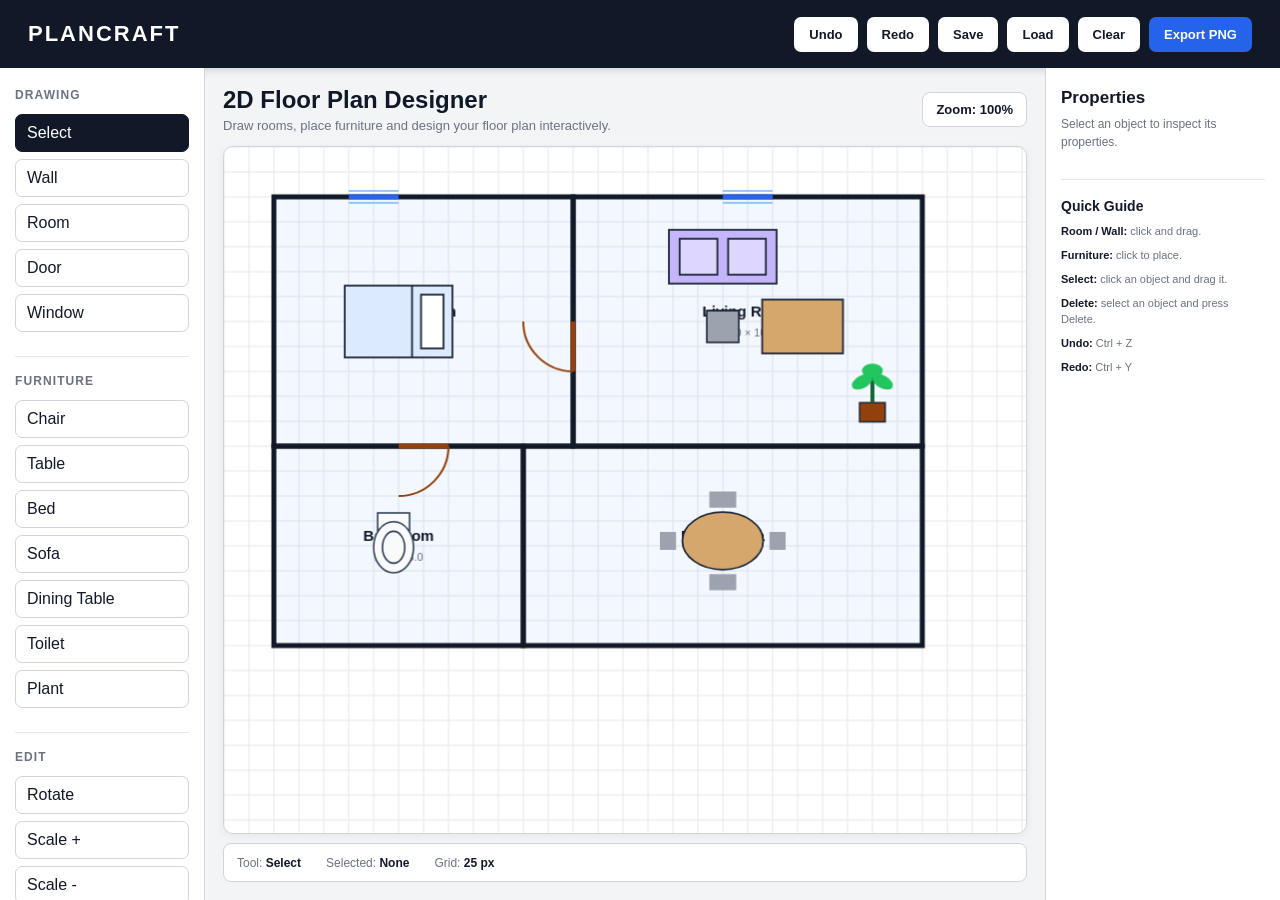
==== index.html @ 4ab76794 "Initial commit" ====
<!DOCTYPE html>
<html lang="en">
<head>
    <meta charset="UTF-8">
    <meta name="viewport" content="width=device-width, initial-scale=1.0">

    <title>PlanCraft | 2D Floor Plan Designer</title>

    <link rel="stylesheet" href="style.css">
</head>

<body>

<header class="topbar">

    <div class="logo">
        PLANCRAFT
    </div>

    <div class="top-actions">
        <button id="undoBtn">Undo</button>
        <button id="redoBtn">Redo</button>
        <button id="saveBtn">Save</button>
        <button id="loadBtn">Load</button>
        <button id="clearBtn">Clear</button>
        <button id="exportBtn" class="primary-btn">Export PNG</button>
    </div>

</header>


<main class="app">

    <!-- LEFT TOOLBAR -->

    <aside class="sidebar">

        <h2>Drawing</h2>

        <button class="tool-btn active" data-tool="select">
            Select
        </button>

        <button class="tool-btn" data-tool="wall">
            Wall
        </button>

        <button class="tool-btn" data-tool="room">
            Room
        </button>

        <button class="tool-btn" data-tool="door">
            Door
        </button>

        <button class="tool-btn" data-tool="window">
            Window
        </button>

        <hr>

        <h2>Furniture</h2>

        <button class="tool-btn" data-tool="chair">
            Chair
        </button>

        <button class="tool-btn" data-tool="table">
            Table
        </button>

        <button class="tool-btn" data-tool="bed">
            Bed
        </button>

        <button class="tool-btn" data-tool="sofa">
            Sofa
        </button>

        <button class="tool-btn" data-tool="dining">
            Dining Table
        </button>

        <button class="tool-btn" data-tool="toilet">
            Toilet
        </button>

        <button class="tool-btn" data-tool="plant">
            Plant
        </button>

        <hr>

        <h2>Edit</h2>

        <button id="rotateBtn">
            Rotate
        </button>

        <button id="scaleUpBtn">
            Scale +
        </button>

        <button id="scaleDownBtn">
            Scale -
        </button>

        <button id="renameBtn">
            Rename Room
        </button>

        <button id="duplicateBtn">
            Duplicate
        </button>

        <button id="bringFrontBtn">
            Bring To Front
        </button>

        <button id="sendBackBtn">
            Send To Back
        </button>

        <button id="deleteBtn">
            Delete
        </button>

        <hr>

        <h2>View</h2>

        <button id="zoomInBtn">
            Zoom +
        </button>

        <button id="zoomOutBtn">
            Zoom -
        </button>

        <button id="resetZoomBtn">
            Reset Zoom
        </button>

    </aside>


    <!-- WORKSPACE -->

    <section class="workspace">

        <div class="workspace-header">

            <div>
                <h1>2D Floor Plan Designer</h1>

                <p>
                    Draw rooms, place furniture and design your floor plan interactively.
                </p>
            </div>

            <div class="zoom-display">
                Zoom:
                <span id="zoomValue">100%</span>
            </div>

        </div>


        <div class="canvas-wrapper">
            <canvas id="floorCanvas"></canvas>
        </div>


        <div class="statusbar">

            <span>
                Tool:
                <strong id="currentToolText">
                    Select
                </strong>
            </span>

            <span>
                Selected:
                <strong id="selectedObjectText">
                    None
                </strong>
            </span>

            <span>
                Grid:
                <strong>
                    25 px
                </strong>
            </span>

        </div>

    </section>


    <!-- RIGHT PANEL -->

    <aside class="properties-panel">

        <h2>Properties</h2>

        <p class="property-help" id="propertyHelp">
            Select an object to inspect its properties.
        </p>


        <div id="propertyContent" class="property-content hidden">

            <div class="property-group">

                <label>Type</label>

                <input
                    id="propertyType"
                    type="text"
                    disabled
                >

            </div>


            <div class="property-row">

                <div class="property-group">

                    <label>X</label>

                    <input
                        id="propertyX"
                        type="number"
                        disabled
                    >

                </div>

                <div class="property-group">

                    <label>Y</label>

                    <input
                        id="propertyY"
                        type="number"
                        disabled
                    >

                </div>

            </div>


            <div id="roomProperties" class="hidden">

                <div class="property-group">

                    <label>Room Name</label>

                    <input
                        id="propertyName"
                        type="text"
                        disabled
                    >

                </div>


                <div class="property-row">

                    <div class="property-group">

                        <label>Width</label>

                        <input
                            id="propertyWidth"
                            type="number"
                            disabled
                        >

                    </div>

                    <div class="property-group">

                        <label>Height</label>

                        <input
                            id="propertyHeight"
                            type="number"
                            disabled
                        >

                    </div>

                </div>

            </div>


            <div id="transformProperties" class="hidden">

                <div class="property-group">

                    <label>Rotation</label>

                    <input
                        id="propertyRotation"
                        type="text"
                        disabled
                    >

                </div>

                <div class="property-group">

                    <label>Scale</label>

                    <input
                        id="propertyScale"
                        type="text"
                        disabled
                    >

                </div>

            </div>


            <div id="wallProperties" class="hidden">

                <div class="property-group">

                    <label>Wall Length</label>

                    <input
                        id="propertyLength"
                        type="text"
                        disabled
                    >

                </div>

            </div>


            <div class="property-tip">
                Select an object and use the Edit controls on the left.
            </div>

        </div>


        <div class="legend">

            <h3>Quick Guide</h3>

            <p>
                <strong>Room / Wall:</strong>
                click and drag.
            </p>

            <p>
                <strong>Furniture:</strong>
                click to place.
            </p>

            <p>
                <strong>Select:</strong>
                click an object and drag it.
            </p>

            <p>
                <strong>Delete:</strong>
                select an object and press Delete.
            </p>

            <p>
                <strong>Undo:</strong>
                Ctrl + Z
            </p>

            <p>
                <strong>Redo:</strong>
                Ctrl + Y
            </p>

        </div>

    </aside>

</main>


<script src="script.js"></script>

</body>
</html>
---- style.css ----
* {
    margin: 0;
    padding: 0;
    box-sizing: border-box;
}

body {
    font-family: Arial, Helvetica, sans-serif;
    background: #f3f4f6;
    color: #111827;
    overflow: hidden;
}

button {
    font: inherit;
    cursor: pointer;
}


/* TOP BAR */

.topbar {
    height: 68px;

    display: flex;
    align-items: center;
    justify-content: space-between;

    padding: 0 28px;

    background: #111827;
    color: white;

    box-shadow:
        0 2px 8px
        rgba(0, 0, 0, 0.15);
}

.logo {
    font-size: 22px;
    font-weight: 800;
    letter-spacing: 2px;
}

.top-actions {
    display: flex;
    gap: 9px;
}

.top-actions button {
    padding: 9px 14px;

    border: 1px solid transparent;
    border-radius: 7px;

    background: white;
    color: #111827;

    font-size: 13px;
    font-weight: 600;
}

.top-actions button:hover {
    background: #e5e7eb;
}

.top-actions .primary-btn {
    background: #2563eb;
    color: white;
}

.top-actions .primary-btn:hover {
    background: #1d4ed8;
}


/* APPLICATION */

.app {
    height: calc(100vh - 68px);

    display: grid;

    grid-template-columns:
        205px
        minmax(0, 1fr)
        235px;
}


/* LEFT SIDEBAR */

.sidebar {
    background: white;

    border-right: 1px solid #d1d5db;

    padding: 20px 15px;

    overflow-y: auto;
}

.sidebar h2 {
    margin-bottom: 12px;

    color: #6b7280;

    font-size: 12px;
    font-weight: 700;

    text-transform: uppercase;
    letter-spacing: 1.1px;
}

.sidebar button {
    width: 100%;

    padding: 9px 11px;

    margin-bottom: 7px;

    border: 1px solid #d1d5db;
    border-radius: 7px;

    background: white;
    color: #111827;

    text-align: left;

    transition: 0.15s;
}

.sidebar button:hover {
    background: #f3f4f6;

    transform:
        translateX(2px);
}

.sidebar .active {
    background: #111827;
    border-color: #111827;
    color: white;
}

.sidebar hr {
    border: none;
    border-top: 1px solid #e5e7eb;

    margin: 17px 0;
}

#deleteBtn {
    color: #b91c1c;
}

#deleteBtn:hover {
    background: #fee2e2;
}


/* WORKSPACE */

.workspace {
    min-width: 0;

    padding: 18px;

    display: flex;
    flex-direction: column;

    overflow: hidden;
}

.workspace-header {
    display: flex;
    align-items: center;
    justify-content: space-between;

    gap: 20px;

    margin-bottom: 13px;
}

.workspace-header h1 {
    margin-bottom: 4px;

    font-size: 24px;
}

.workspace-header p {
    color: #6b7280;

    font-size: 13px;
}

.zoom-display {
    padding: 9px 13px;

    background: white;

    border: 1px solid #d1d5db;
    border-radius: 8px;

    font-size: 13px;
    font-weight: 600;

    white-space: nowrap;
}


/* CANVAS */

.canvas-wrapper {
    flex: 1;

    min-height: 0;

    overflow: hidden;

    background: white;

    border: 1px solid #d1d5db;
    border-radius: 10px;

    box-shadow:
        0 2px 10px
        rgba(0, 0, 0, 0.06);
}

#floorCanvas {
    display: block;

    width: 100%;
    height: 100%;

    cursor: crosshair;
}


/* STATUS BAR */

.statusbar {
    min-height: 39px;

    margin-top: 9px;
    padding: 0 13px;

    display: flex;
    align-items: center;

    gap: 25px;

    background: white;

    border: 1px solid #d1d5db;
    border-radius: 8px;

    color: #6b7280;

    font-size: 12px;
}

.statusbar strong {
    color: #111827;
}


/* PROPERTIES */

.properties-panel {
    padding: 20px 15px;

    overflow-y: auto;

    background: white;

    border-left: 1px solid #d1d5db;
}

.properties-panel h2 {
    margin-bottom: 7px;

    font-size: 17px;
}

.property-help {
    margin-bottom: 18px;

    color: #6b7280;

    font-size: 12px;
    line-height: 1.5;
}

.property-group {
    margin-bottom: 12px;
}

.property-group label {
    display: block;

    margin-bottom: 5px;

    color: #6b7280;

    font-size: 11px;
    font-weight: 700;
}

.property-group input {
    width: 100%;

    padding: 7px 8px;

    border: 1px solid #d1d5db;
    border-radius: 6px;

    background: #f9fafb;
    color: #111827;
}

.property-row {
    display: grid;

    grid-template-columns:
        1fr 1fr;

    gap: 8px;
}

.property-tip {
    margin-top: 18px;

    padding: 9px;

    background: #f3f4f6;

    border-radius: 7px;

    color: #6b7280;

    font-size: 11px;
    line-height: 1.5;
}

.hidden {
    display: none;
}


/* LEGEND */

.legend {
    margin-top: 28px;
    padding-top: 18px;

    border-top: 1px solid #e5e7eb;
}

.legend h3 {
    margin-bottom: 10px;

    font-size: 14px;
}

.legend p {
    margin-bottom: 8px;

    color: #6b7280;

    font-size: 11px;
    line-height: 1.45;
}

.legend strong {
    color: #111827;
}


/* RESPONSIVE */

@media (max-width: 1050px) {

    .app {
        grid-template-columns:
            190px
            minmax(0, 1fr);
    }

    .properties-panel {
        display: none;
    }
}

@media (max-width: 760px) {

    body {
        overflow: auto;
    }

    .topbar {
        height: auto;

        padding: 14px;

        flex-direction: column;
        align-items: stretch;

        gap: 13px;
    }

    .top-actions {
        flex-wrap: wrap;
    }

    .app {
        height: auto;

        display: block;
    }

    .sidebar {
        display: flex;

        gap: 7px;

        overflow-x: auto;

        border-right: none;
        border-bottom: 1px solid #ddd;
    }

    .sidebar h2,
    .sidebar hr {
        display: none;
    }

    .sidebar button {
        min-width: 105px;
    }

    .workspace {
        height: 650px;
    }

    .statusbar {
        overflow-x: auto;

        white-space: nowrap;
    }
}
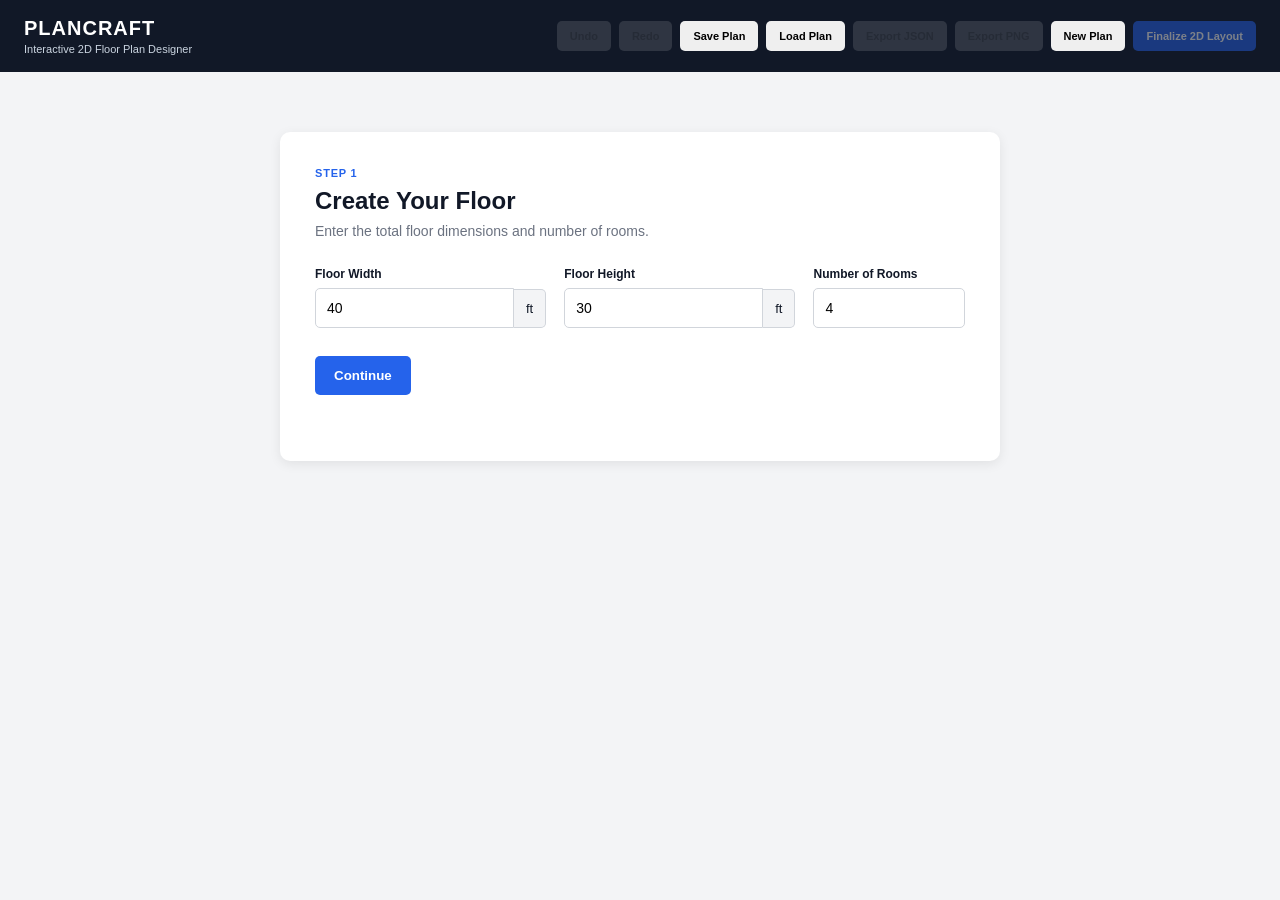
==== commit cb3117ab: "Upgrade PlanCraft to V2 floor layout workflow" ====
--- a/index.html
+++ b/index.html
@@ -3,396 +3,412 @@
 <head>
     <meta charset="UTF-8">
     <meta name="viewport" content="width=device-width, initial-scale=1.0">
-
-    <title>PlanCraft | 2D Floor Plan Designer</title>
-
+    <title>PlanCraft | Smart Floor Plan Designer</title>
     <link rel="stylesheet" href="style.css">
 </head>
 
 <body>
 
 <header class="topbar">
-
-    <div class="logo">
-        PLANCRAFT
+    <div>
+        <div class="logo">PLANCRAFT</div>
+        <div class="subtitle">Interactive 2D Floor Plan Designer</div>
     </div>
 
     <div class="top-actions">
         <button id="undoBtn">Undo</button>
         <button id="redoBtn">Redo</button>
-        <button id="saveBtn">Save</button>
-        <button id="loadBtn">Load</button>
-        <button id="clearBtn">Clear</button>
-        <button id="exportBtn" class="primary-btn">Export PNG</button>
+        <button id="saveBtn">Save Plan</button>
+        <button id="loadBtn">Load Plan</button>
+        <button id="exportJsonBtn">Export JSON</button>
+        <button id="exportPngBtn">Export PNG</button>
+        <button id="resetBtn">New Plan</button>
+
+        <button
+            id="finalizeBtn"
+            class="primary-btn"
+            disabled
+        >
+            Finalize 2D Layout
+        </button>
     </div>
-
 </header>
 
 
-<main class="app">
-
-    <!-- LEFT TOOLBAR -->
-
-    <aside class="sidebar">
-
-        <h2>Drawing</h2>
-
-        <button class="tool-btn active" data-tool="select">
-            Select
-        </button>
-
-        <button class="tool-btn" data-tool="wall">
-            Wall
-        </button>
-
-        <button class="tool-btn" data-tool="room">
-            Room
-        </button>
-
-        <button class="tool-btn" data-tool="door">
-            Door
-        </button>
-
-        <button class="tool-btn" data-tool="window">
-            Window
-        </button>
-
-        <hr>
-
-        <h2>Furniture</h2>
-
-        <button class="tool-btn" data-tool="chair">
-            Chair
-        </button>
-
-        <button class="tool-btn" data-tool="table">
-            Table
-        </button>
-
-        <button class="tool-btn" data-tool="bed">
-            Bed
-        </button>
-
-        <button class="tool-btn" data-tool="sofa">
-            Sofa
-        </button>
-
-        <button class="tool-btn" data-tool="dining">
-            Dining Table
-        </button>
-
-        <button class="tool-btn" data-tool="toilet">
-            Toilet
-        </button>
-
-        <button class="tool-btn" data-tool="plant">
-            Plant
-        </button>
-
-        <hr>
-
-        <h2>Edit</h2>
-
-        <button id="rotateBtn">
-            Rotate
-        </button>
-
-        <button id="scaleUpBtn">
-            Scale +
-        </button>
-
-        <button id="scaleDownBtn">
-            Scale -
-        </button>
-
-        <button id="renameBtn">
-            Rename Room
-        </button>
-
-        <button id="duplicateBtn">
-            Duplicate
-        </button>
-
-        <button id="bringFrontBtn">
-            Bring To Front
-        </button>
-
-        <button id="sendBackBtn">
-            Send To Back
-        </button>
-
-        <button id="deleteBtn">
-            Delete
-        </button>
-
-        <hr>
-
-        <h2>View</h2>
-
-        <button id="zoomInBtn">
-            Zoom +
-        </button>
-
-        <button id="zoomOutBtn">
-            Zoom -
-        </button>
-
-        <button id="resetZoomBtn">
-            Reset Zoom
-        </button>
-
-    </aside>
-
-
-    <!-- WORKSPACE -->
-
-    <section class="workspace">
-
-        <div class="workspace-header">
-
-            <div>
-                <h1>2D Floor Plan Designer</h1>
+<main class="main-container">
+
+    <section
+        id="setupSection"
+        class="setup-section"
+    >
+        <div class="setup-card">
+
+            <div class="step-label">
+                STEP 1
+            </div>
+
+            <h1>Create Your Floor</h1>
+
+            <p class="section-description">
+                Enter the total floor dimensions and number of rooms.
+            </p>
+
+            <div class="form-grid">
+
+                <div class="form-group">
+                    <label for="floorWidth">
+                        Floor Width
+                    </label>
+
+                    <div class="input-unit">
+                        <input
+                            id="floorWidth"
+                            type="number"
+                            min="5"
+                            value="40"
+                        >
+                        <span>ft</span>
+                    </div>
+                </div>
+
+
+                <div class="form-group">
+                    <label for="floorHeight">
+                        Floor Height
+                    </label>
+
+                    <div class="input-unit">
+                        <input
+                            id="floorHeight"
+                            type="number"
+                            min="5"
+                            value="30"
+                        >
+                        <span>ft</span>
+                    </div>
+                </div>
+
+
+                <div class="form-group">
+                    <label for="roomCount">
+                        Number of Rooms
+                    </label>
+
+                    <input
+                        id="roomCount"
+                        type="number"
+                        min="1"
+                        max="12"
+                        value="4"
+                    >
+                </div>
+
+            </div>
+
+            <button
+                id="continueBtn"
+                class="main-btn"
+            >
+                Continue
+            </button>
+
+            <p
+                id="setupError"
+                class="error-message"
+            ></p>
+
+        </div>
+    </section>
+
+
+    <section
+        id="roomSection"
+        class="setup-section hidden"
+    >
+
+        <div class="setup-card wide-card">
+
+            <div class="step-label">
+                STEP 2
+            </div>
+
+            <h1>Room Details</h1>
+
+            <p class="section-description">
+                Enter the name and dimensions of each room.
+            </p>
+
+            <div class="floor-summary">
+                Floor:
+                <strong id="floorSummary"></strong>
+            </div>
+
+            <div
+                id="roomInputs"
+                class="room-inputs"
+            ></div>
+
+            <div class="action-row">
+
+                <button
+                    id="backBtn"
+                    class="secondary-btn"
+                >
+                    Back
+                </button>
+
+                <button
+                    id="generateBtn"
+                    class="main-btn"
+                >
+                    Generate Layout
+                </button>
+
+            </div>
+
+            <p
+                id="roomError"
+                class="error-message"
+            ></p>
+
+        </div>
+
+    </section>
+
+
+    <section
+        id="designerSection"
+        class="designer-section hidden"
+    >
+
+        <aside class="designer-sidebar">
+
+            <div class="step-label">
+                STEP 3
+            </div>
+
+            <h2>Floor Layout</h2>
+
+            <p class="sidebar-help">
+                Move and resize rooms, then add furniture.
+            </p>
+
+
+            <div class="info-box">
+
+                <div>
+                    <span>Floor</span>
+                    <strong id="designerFloorSize"></strong>
+                </div>
+
+                <div>
+                    <span>Rooms</span>
+                    <strong id="designerRoomCount"></strong>
+                </div>
+
+                <div>
+                    <span>Furniture</span>
+                    <strong id="designerFurnitureCount">0</strong>
+                </div>
+
+                <div>
+                    <span>Wall Height</span>
+                    <strong>9 ft</strong>
+                </div>
+
+                <div>
+                    <span>Wall Thickness</span>
+                    <strong>0.5 ft</strong>
+                </div>
+
+            </div>
+
+
+            <hr>
+
+            <h3>Rooms</h3>
+
+            <div
+                id="roomList"
+                class="room-list"
+            ></div>
+
+
+            <hr>
+
+            <h3>Furniture</h3>
+
+            <p class="small-help">
+                Drag an item onto the floor or click it to place quickly.
+            </p>
+
+
+            <div
+                id="furniturePalette"
+                class="furniture-palette"
+            >
+
+                <div
+                    class="furniture-item"
+                    data-type="bed"
+                    draggable="true"
+                >
+                    <span>🛏️</span>
+                    <small>Bed</small>
+                </div>
+
+                <div
+                    class="furniture-item"
+                    data-type="sofa"
+                    draggable="true"
+                >
+                    <span>🛋️</span>
+                    <small>Sofa</small>
+                </div>
+
+                <div
+                    class="furniture-item"
+                    data-type="table"
+                    draggable="true"
+                >
+                    <span>▣</span>
+                    <small>Table</small>
+                </div>
+
+                <div
+                    class="furniture-item"
+                    data-type="chair"
+                    draggable="true"
+                >
+                    <span>🪑</span>
+                    <small>Chair</small>
+                </div>
+
+                <div
+                    class="furniture-item"
+                    data-type="dining"
+                    draggable="true"
+                >
+                    <span>🍽️</span>
+                    <small>Dining</small>
+                </div>
+
+                <div
+                    class="furniture-item"
+                    data-type="toilet"
+                    draggable="true"
+                >
+                    <span>🚽</span>
+                    <small>Toilet</small>
+                </div>
+
+                <div
+                    class="furniture-item"
+                    data-type="plant"
+                    draggable="true"
+                >
+                    <span>🪴</span>
+                    <small>Plant</small>
+                </div>
+
+            </div>
+
+
+            <div
+                id="furnitureControls"
+                class="furniture-controls hidden"
+            >
+                <button id="rotateFurnitureBtn">
+                    Rotate 90°
+                </button>
+
+                <button
+                    id="deleteFurnitureBtn"
+                    class="danger-btn"
+                >
+                    Delete
+                </button>
+            </div>
+
+
+            <hr>
+
+            <button
+                id="regenerateBtn"
+                class="sidebar-btn"
+            >
+                Regenerate Layout
+            </button>
+
+            <button
+                id="editDimensionsBtn"
+                class="sidebar-btn"
+            >
+                Edit Room Dimensions
+            </button>
+
+
+            <div class="tip-box">
+                <strong>Shortcuts</strong>
 
                 <p>
-                    Draw rooms, place furniture and design your floor plan interactively.
+                    Ctrl + Z = Undo<br>
+                    Ctrl + Y = Redo
                 </p>
             </div>
 
-            <div class="zoom-display">
-                Zoom:
-                <span id="zoomValue">100%</span>
-            </div>
-
-        </div>
-
-
-        <div class="canvas-wrapper">
-            <canvas id="floorCanvas"></canvas>
-        </div>
-
-
-        <div class="statusbar">
-
-            <span>
-                Tool:
-                <strong id="currentToolText">
-                    Select
-                </strong>
-            </span>
-
-            <span>
-                Selected:
-                <strong id="selectedObjectText">
-                    None
-                </strong>
-            </span>
-
-            <span>
-                Grid:
-                <strong>
-                    25 px
-                </strong>
-            </span>
-
-        </div>
+        </aside>
+
+
+        <section class="workspace">
+
+            <div class="workspace-header">
+
+                <div>
+                    <h1>2D Floor Layout</h1>
+                    <p>
+                        Arrange rooms, furnish the layout and export it for 3D conversion.
+                    </p>
+                </div>
+
+                <div
+                    id="selectedRoomInfo"
+                    class="selected-info"
+                >
+                    Selected: None
+                </div>
+
+            </div>
+
+
+            <div class="canvas-container">
+                <canvas id="floorCanvas"></canvas>
+            </div>
+
+
+            <div class="statusbar">
+
+                <span>
+                    Scale:
+                    <strong id="scaleInfo">-</strong>
+                </span>
+
+                <span>
+                    Selected:
+                    <strong id="selectedName">None</strong>
+                </span>
+
+                <span>
+                    Drag rooms or furniture to reposition
+                </span>
+
+            </div>
+
+        </section>
 
     </section>
 
-
-    <!-- RIGHT PANEL -->
-
-    <aside class="properties-panel">
-
-        <h2>Properties</h2>
-
-        <p class="property-help" id="propertyHelp">
-            Select an object to inspect its properties.
-        </p>
-
-
-        <div id="propertyContent" class="property-content hidden">
-
-            <div class="property-group">
-
-                <label>Type</label>
-
-                <input
-                    id="propertyType"
-                    type="text"
-                    disabled
-                >
-
-            </div>
-
-
-            <div class="property-row">
-
-                <div class="property-group">
-
-                    <label>X</label>
-
-                    <input
-                        id="propertyX"
-                        type="number"
-                        disabled
-                    >
-
-                </div>
-
-                <div class="property-group">
-
-                    <label>Y</label>
-
-                    <input
-                        id="propertyY"
-                        type="number"
-                        disabled
-                    >
-
-                </div>
-
-            </div>
-
-
-            <div id="roomProperties" class="hidden">
-
-                <div class="property-group">
-
-                    <label>Room Name</label>
-
-                    <input
-                        id="propertyName"
-                        type="text"
-                        disabled
-                    >
-
-                </div>
-
-
-                <div class="property-row">
-
-                    <div class="property-group">
-
-                        <label>Width</label>
-
-                        <input
-                            id="propertyWidth"
-                            type="number"
-                            disabled
-                        >
-
-                    </div>
-
-                    <div class="property-group">
-
-                        <label>Height</label>
-
-                        <input
-                            id="propertyHeight"
-                            type="number"
-                            disabled
-                        >
-
-                    </div>
-
-                </div>
-
-            </div>
-
-
-            <div id="transformProperties" class="hidden">
-
-                <div class="property-group">
-
-                    <label>Rotation</label>
-
-                    <input
-                        id="propertyRotation"
-                        type="text"
-                        disabled
-                    >
-
-                </div>
-
-                <div class="property-group">
-
-                    <label>Scale</label>
-
-                    <input
-                        id="propertyScale"
-                        type="text"
-                        disabled
-                    >
-
-                </div>
-
-            </div>
-
-
-            <div id="wallProperties" class="hidden">
-
-                <div class="property-group">
-
-                    <label>Wall Length</label>
-
-                    <input
-                        id="propertyLength"
-                        type="text"
-                        disabled
-                    >
-
-                </div>
-
-            </div>
-
-
-            <div class="property-tip">
-                Select an object and use the Edit controls on the left.
-            </div>
-
-        </div>
-
-
-        <div class="legend">
-
-            <h3>Quick Guide</h3>
-
-            <p>
-                <strong>Room / Wall:</strong>
-                click and drag.
-            </p>
-
-            <p>
-                <strong>Furniture:</strong>
-                click to place.
-            </p>
-
-            <p>
-                <strong>Select:</strong>
-                click an object and drag it.
-            </p>
-
-            <p>
-                <strong>Delete:</strong>
-                select an object and press Delete.
-            </p>
-
-            <p>
-                <strong>Undo:</strong>
-                Ctrl + Z
-            </p>
-
-            <p>
-                <strong>Redo:</strong>
-                Ctrl + Y
-            </p>
-
-        </div>
-
-    </aside>
-
 </main>
-
 
 <script src="script.js"></script>
 
--- a/style.css
+++ b/style.css
@@ -1,452 +1,694 @@
 * {
+    box-sizing: border-box;
     margin: 0;
     padding: 0;
-    box-sizing: border-box;
 }
 
 body {
     font-family: Arial, Helvetica, sans-serif;
     background: #f3f4f6;
     color: #111827;
-    overflow: hidden;
-}
-
-button {
-    font: inherit;
-    cursor: pointer;
-}
-
-
-/* TOP BAR */
+    min-height: 100vh;
+}
+
+.hidden {
+    display: none !important;
+}
+
+button,
+input {
+    font-family: inherit;
+}
+
+
+/* HEADER */
 
 .topbar {
-    height: 68px;
+    min-height: 72px;
+    background: #111827;
+    color: white;
 
     display: flex;
     align-items: center;
     justify-content: space-between;
 
-    padding: 0 28px;
-
-    background: #111827;
-    color: white;
-
-    box-shadow:
-        0 2px 8px
-        rgba(0, 0, 0, 0.15);
+    padding: 12px 24px;
+    gap: 20px;
+
+    position: relative;
+    z-index: 20;
 }
 
 .logo {
-    font-size: 22px;
     font-weight: 800;
-    letter-spacing: 2px;
+    font-size: 20px;
+    letter-spacing: 1px;
+}
+
+.subtitle {
+    font-size: 11px;
+    color: #cbd5e1;
+    margin-top: 3px;
 }
 
 .top-actions {
     display: flex;
-    gap: 9px;
+    gap: 8px;
+    flex-wrap: wrap;
+    justify-content: flex-end;
 }
 
 .top-actions button {
-    padding: 9px 14px;
-
-    border: 1px solid transparent;
-    border-radius: 7px;
-
-    background: white;
-    color: #111827;
-
-    font-size: 13px;
-    font-weight: 600;
+    border: none;
+    border-radius: 5px;
+
+    padding: 9px 13px;
+
+    font-weight: 700;
+    cursor: pointer;
+    font-size: 11px;
 }
 
 .top-actions button:hover {
-    background: #e5e7eb;
-}
-
-.top-actions .primary-btn {
+    opacity: 0.9;
+}
+
+.top-actions button:disabled {
+    opacity: 0.45;
+    cursor: not-allowed;
+}
+
+.primary-btn {
     background: #2563eb;
     color: white;
 }
 
-.top-actions .primary-btn:hover {
-    background: #1d4ed8;
-}
-
-
-/* APPLICATION */
-
-.app {
-    height: calc(100vh - 68px);
-
+
+/* COMMON */
+
+.main-container {
+    min-height: calc(100vh - 72px);
+}
+
+.step-label {
+    color: #2563eb;
+    font-size: 11px;
+    font-weight: 800;
+    letter-spacing: 0.8px;
+    margin-bottom: 8px;
+}
+
+.error-message {
+    color: #dc2626;
+    margin-top: 14px;
+    font-size: 13px;
+    min-height: 17px;
+}
+
+
+/* SETUP */
+
+.setup-section {
+    min-height: calc(100vh - 72px);
+
+    display: flex;
+    align-items: flex-start;
+    justify-content: center;
+
+    padding: 60px 20px;
+}
+
+.setup-card {
+    background: white;
+
+    width: 100%;
+    max-width: 720px;
+
+    padding: 35px;
+
+    border-radius: 10px;
+
+    box-shadow:
+        0 3px 12px rgba(0, 0, 0, 0.08);
+}
+
+.wide-card {
+    max-width: 900px;
+}
+
+.setup-card h1 {
+    margin-bottom: 8px;
+}
+
+.section-description {
+    color: #6b7280;
+    font-size: 14px;
+    margin-bottom: 28px;
+}
+
+.form-grid {
     display: grid;
+    grid-template-columns: repeat(3, 1fr);
+    gap: 18px;
+    margin-bottom: 28px;
+}
+
+.form-group {
+    display: flex;
+    flex-direction: column;
+    gap: 7px;
+}
+
+.form-group label {
+    font-size: 12px;
+    font-weight: 700;
+}
+
+.form-group input {
+    border: 1px solid #d1d5db;
+    border-radius: 5px;
+
+    padding: 11px;
+
+    font-size: 14px;
+    outline: none;
+}
+
+.form-group input:focus {
+    border-color: #2563eb;
+
+    box-shadow:
+        0 0 0 2px rgba(37, 99, 235, 0.12);
+}
+
+.input-unit {
+    display: flex;
+    align-items: center;
+}
+
+.input-unit input {
+    flex: 1;
+    border-radius: 5px 0 0 5px;
+}
+
+.input-unit span {
+    background: #f3f4f6;
+
+    border: 1px solid #d1d5db;
+    border-left: none;
+
+    padding: 11px 12px;
+
+    border-radius: 0 5px 5px 0;
+
+    font-size: 13px;
+}
+
+.main-btn {
+    background: #2563eb;
+    color: white;
+
+    border: none;
+    border-radius: 5px;
+
+    padding: 12px 19px;
+
+    font-weight: 700;
+    cursor: pointer;
+}
+
+.secondary-btn {
+    background: white;
+
+    border: 1px solid #d1d5db;
+    border-radius: 5px;
+
+    padding: 12px 19px;
+
+    font-weight: 700;
+    cursor: pointer;
+}
+
+.floor-summary {
+    background: #eff6ff;
+
+    border: 1px solid #bfdbfe;
+
+    padding: 12px;
+    margin-bottom: 20px;
+
+    border-radius: 6px;
+
+    font-size: 14px;
+}
+
+
+/* ROOM INPUTS */
+
+.room-inputs {
+    display: flex;
+    flex-direction: column;
+    gap: 12px;
+}
+
+.room-input-row {
+    display: grid;
 
     grid-template-columns:
-        205px
-        minmax(0, 1fr)
-        235px;
-}
-
-
-/* LEFT SIDEBAR */
-
-.sidebar {
+        35px
+        minmax(160px, 1fr)
+        140px
+        140px;
+
+    align-items: end;
+    gap: 12px;
+
+    padding: 14px;
+
+    border: 1px solid #e5e7eb;
+    border-radius: 6px;
+}
+
+.room-number {
+    padding-bottom: 11px;
+    font-weight: 700;
+}
+
+.action-row {
+    margin-top: 25px;
+
+    display: flex;
+    justify-content: space-between;
+}
+
+
+/* DESIGNER */
+
+.designer-section {
+    display: grid;
+
+    grid-template-columns:
+        245px
+        minmax(0, 1fr);
+
+    height: calc(100vh - 72px);
+}
+
+.designer-sidebar {
     background: white;
 
     border-right: 1px solid #d1d5db;
 
-    padding: 20px 15px;
+    padding: 20px 16px;
 
     overflow-y: auto;
 }
 
-.sidebar h2 {
-    margin-bottom: 12px;
-
+.designer-sidebar h2 {
+    font-size: 18px;
+    margin-bottom: 5px;
+}
+
+.designer-sidebar h3 {
+    font-size: 13px;
+    margin-bottom: 10px;
+}
+
+.sidebar-help,
+.small-help {
     color: #6b7280;
-
-    font-size: 12px;
-    font-weight: 700;
-
-    text-transform: uppercase;
-    letter-spacing: 1.1px;
-}
-
-.sidebar button {
-    width: 100%;
-
-    padding: 9px 11px;
-
-    margin-bottom: 7px;
-
-    border: 1px solid #d1d5db;
-    border-radius: 7px;
-
-    background: white;
-    color: #111827;
-
-    text-align: left;
-
-    transition: 0.15s;
-}
-
-.sidebar button:hover {
-    background: #f3f4f6;
-
-    transform:
-        translateX(2px);
-}
-
-.sidebar .active {
-    background: #111827;
-    border-color: #111827;
-    color: white;
-}
-
-.sidebar hr {
+    font-size: 11px;
+    line-height: 1.45;
+}
+
+.small-help {
+    margin-bottom: 10px;
+}
+
+.designer-sidebar hr {
     border: none;
     border-top: 1px solid #e5e7eb;
 
     margin: 17px 0;
 }
 
-#deleteBtn {
-    color: #b91c1c;
-}
-
-#deleteBtn:hover {
-    background: #fee2e2;
+.info-box {
+    background: #f3f4f6;
+
+    border-radius: 6px;
+
+    padding: 10px;
+    margin-top: 15px;
+}
+
+.info-box div {
+    display: flex;
+    justify-content: space-between;
+    gap: 10px;
+
+    font-size: 11px;
+    margin: 6px 0;
+}
+
+
+/* ROOM LIST */
+
+.room-list {
+    display: flex;
+    flex-direction: column;
+    gap: 6px;
+}
+
+.room-list-item {
+    border: 1px solid #d1d5db;
+    border-radius: 5px;
+
+    padding: 9px;
+
+    cursor: pointer;
+
+    display: flex;
+    flex-direction: column;
+    gap: 3px;
+
+    background: white;
+}
+
+.room-list-item:hover {
+    border-color: #2563eb;
+}
+
+.room-list-item.active {
+    border-color: #2563eb;
+    background: #eff6ff;
+}
+
+.room-list-item strong {
+    font-size: 11px;
+}
+
+.room-list-item span {
+    color: #6b7280;
+    font-size: 9px;
+}
+
+
+/* FURNITURE */
+
+.furniture-palette {
+    display: grid;
+
+    grid-template-columns:
+        repeat(2, minmax(0, 1fr));
+
+    gap: 8px;
+}
+
+.furniture-item {
+    background: #f8fafc;
+
+    border: 1px solid #d1d5db;
+    border-radius: 7px;
+
+    min-height: 64px;
+
+    display: flex;
+    flex-direction: column;
+    align-items: center;
+    justify-content: center;
+
+    gap: 4px;
+
+    cursor: grab;
+
+    user-select: none;
+    touch-action: none;
+
+    -webkit-user-drag: element;
+}
+
+.furniture-item:hover {
+    border-color: #2563eb;
+    background: #eff6ff;
+}
+
+.furniture-item.dragging {
+    opacity: 0.5;
+}
+
+.furniture-item span,
+.furniture-item small {
+    pointer-events: none;
+}
+
+.furniture-item span {
+    font-size: 23px;
+}
+
+.furniture-item small {
+    font-size: 10px;
+    font-weight: 700;
+}
+
+.furniture-controls {
+    display: grid;
+    grid-template-columns: 1fr 1fr;
+
+    gap: 7px;
+
+    margin-top: 10px;
+}
+
+.furniture-controls button {
+    border: 1px solid #d1d5db;
+
+    background: white;
+
+    border-radius: 5px;
+
+    padding: 8px 5px;
+
+    font-size: 10px;
+    font-weight: 700;
+
+    cursor: pointer;
+}
+
+.danger-btn {
+    color: #dc2626 !important;
+}
+
+
+/* SIDEBAR */
+
+.sidebar-btn {
+    width: 100%;
+
+    background: white;
+
+    border: 1px solid #cbd5e1;
+    border-radius: 5px;
+
+    padding: 10px;
+
+    font-size: 11px;
+    font-weight: 700;
+
+    cursor: pointer;
+
+    margin-bottom: 8px;
+}
+
+.sidebar-btn:hover {
+    background: #f8fafc;
+}
+
+.tip-box {
+    margin-top: 15px;
+
+    background: #fff7ed;
+
+    padding: 11px;
+
+    border-radius: 6px;
+
+    color: #9a3412;
+}
+
+.tip-box strong {
+    font-size: 11px;
+}
+
+.tip-box p {
+    font-size: 10px;
+    line-height: 1.5;
+    margin-top: 5px;
 }
 
 
 /* WORKSPACE */
 
 .workspace {
+    display: flex;
+    flex-direction: column;
+
     min-width: 0;
 
-    padding: 18px;
-
-    display: flex;
-    flex-direction: column;
-
-    overflow: hidden;
+    background: #f3f4f6;
+
+    padding: 16px;
 }
 
 .workspace-header {
     display: flex;
+
+    justify-content: space-between;
     align-items: center;
-    justify-content: space-between;
-
-    gap: 20px;
-
-    margin-bottom: 13px;
+
+    margin-bottom: 12px;
+
+    gap: 10px;
 }
 
 .workspace-header h1 {
-    margin-bottom: 4px;
-
-    font-size: 24px;
+    font-size: 18px;
 }
 
 .workspace-header p {
     color: #6b7280;
-
-    font-size: 13px;
-}
-
-.zoom-display {
-    padding: 9px 13px;
-
-    background: white;
-
-    border: 1px solid #d1d5db;
-    border-radius: 8px;
-
-    font-size: 13px;
-    font-weight: 600;
-
-    white-space: nowrap;
-}
-
-
-/* CANVAS */
-
-.canvas-wrapper {
+    font-size: 11px;
+    margin-top: 3px;
+}
+
+.selected-info {
+    background: white;
+
+    border: 1px solid #d1d5db;
+
+    padding: 8px 10px;
+
+    border-radius: 5px;
+
+    font-size: 10px;
+}
+
+.canvas-container {
     flex: 1;
 
-    min-height: 0;
-
-    overflow: hidden;
-
-    background: white;
-
-    border: 1px solid #d1d5db;
-    border-radius: 10px;
+    min-height: 300px;
+
+    background: #e5e7eb;
+
+    border: 1px solid #d1d5db;
+    border-radius: 7px;
+
+    display: flex;
+    justify-content: center;
+    align-items: flex-start;
+
+    overflow: auto;
+
+    padding: 20px;
+}
+
+#floorCanvas {
+    background: white;
 
     box-shadow:
-        0 2px 10px
-        rgba(0, 0, 0, 0.06);
-}
-
-#floorCanvas {
-    display: block;
-
-    width: 100%;
-    height: 100%;
-
-    cursor: crosshair;
-}
-
-
-/* STATUS BAR */
+        0 4px 12px rgba(0, 0, 0, 0.15);
+
+    touch-action: none;
+    user-select: none;
+
+    position: relative;
+}
 
 .statusbar {
-    min-height: 39px;
-
-    margin-top: 9px;
-    padding: 0 13px;
+    min-height: 32px;
+
+    background: white;
+
+    border: 1px solid #d1d5db;
+    border-radius: 5px;
+
+    margin-top: 8px;
 
     display: flex;
     align-items: center;
 
     gap: 25px;
 
-    background: white;
-
-    border: 1px solid #d1d5db;
-    border-radius: 8px;
+    padding: 7px 10px;
+
+    font-size: 9px;
 
     color: #6b7280;
-
-    font-size: 12px;
-}
-
-.statusbar strong {
-    color: #111827;
-}
-
-
-/* PROPERTIES */
-
-.properties-panel {
-    padding: 20px 15px;
-
-    overflow-y: auto;
-
-    background: white;
-
-    border-left: 1px solid #d1d5db;
-}
-
-.properties-panel h2 {
-    margin-bottom: 7px;
-
-    font-size: 17px;
-}
-
-.property-help {
-    margin-bottom: 18px;
-
-    color: #6b7280;
-
-    font-size: 12px;
-    line-height: 1.5;
-}
-
-.property-group {
-    margin-bottom: 12px;
-}
-
-.property-group label {
-    display: block;
-
-    margin-bottom: 5px;
-
-    color: #6b7280;
-
-    font-size: 11px;
-    font-weight: 700;
-}
-
-.property-group input {
-    width: 100%;
-
-    padding: 7px 8px;
-
-    border: 1px solid #d1d5db;
-    border-radius: 6px;
-
-    background: #f9fafb;
-    color: #111827;
-}
-
-.property-row {
-    display: grid;
-
-    grid-template-columns:
-        1fr 1fr;
-
-    gap: 8px;
-}
-
-.property-tip {
-    margin-top: 18px;
-
-    padding: 9px;
-
-    background: #f3f4f6;
-
-    border-radius: 7px;
-
-    color: #6b7280;
-
-    font-size: 11px;
-    line-height: 1.5;
-}
-
-.hidden {
-    display: none;
-}
-
-
-/* LEGEND */
-
-.legend {
-    margin-top: 28px;
-    padding-top: 18px;
-
-    border-top: 1px solid #e5e7eb;
-}
-
-.legend h3 {
-    margin-bottom: 10px;
-
-    font-size: 14px;
-}
-
-.legend p {
-    margin-bottom: 8px;
-
-    color: #6b7280;
-
-    font-size: 11px;
-    line-height: 1.45;
-}
-
-.legend strong {
-    color: #111827;
 }
 
 
 /* RESPONSIVE */
 
-@media (max-width: 1050px) {
-
-    .app {
+@media (max-width: 1100px) {
+
+    .topbar {
+        align-items: flex-start;
+    }
+
+    .form-grid {
+        grid-template-columns: 1fr;
+    }
+
+    .room-input-row {
+        grid-template-columns: 30px 1fr;
+    }
+
+    .room-width-group,
+    .room-height-group {
+        grid-column: 2;
+    }
+
+    .designer-section {
         grid-template-columns:
-            190px
+            210px
             minmax(0, 1fr);
     }
-
-    .properties-panel {
-        display: none;
-    }
-}
-
-@media (max-width: 760px) {
-
-    body {
-        overflow: auto;
-    }
+}
+
+
+@media (max-width: 700px) {
 
     .topbar {
+        flex-direction: column;
+    }
+
+    .top-actions {
+        justify-content: flex-start;
+    }
+
+    .designer-section {
+        display: block;
         height: auto;
-
-        padding: 14px;
-
-        flex-direction: column;
-        align-items: stretch;
-
-        gap: 13px;
-    }
-
-    .top-actions {
+    }
+
+    .designer-sidebar {
+        border-right: none;
+        border-bottom: 1px solid #d1d5db;
+    }
+
+    .furniture-palette {
+        grid-template-columns:
+            repeat(4, minmax(0, 1fr));
+    }
+
+    .workspace {
+        min-height: 600px;
+    }
+
+    .workspace-header {
+        align-items: flex-start;
+    }
+
+    .statusbar {
         flex-wrap: wrap;
     }
-
-    .app {
-        height: auto;
-
-        display: block;
-    }
-
-    .sidebar {
-        display: flex;
-
-        gap: 7px;
-
-        overflow-x: auto;
-
-        border-right: none;
-        border-bottom: 1px solid #ddd;
-    }
-
-    .sidebar h2,
-    .sidebar hr {
-        display: none;
-    }
-
-    .sidebar button {
-        min-width: 105px;
-    }
-
-    .workspace {
-        height: 650px;
-    }
-
-    .statusbar {
-        overflow-x: auto;
-
-        white-space: nowrap;
-    }
 }
